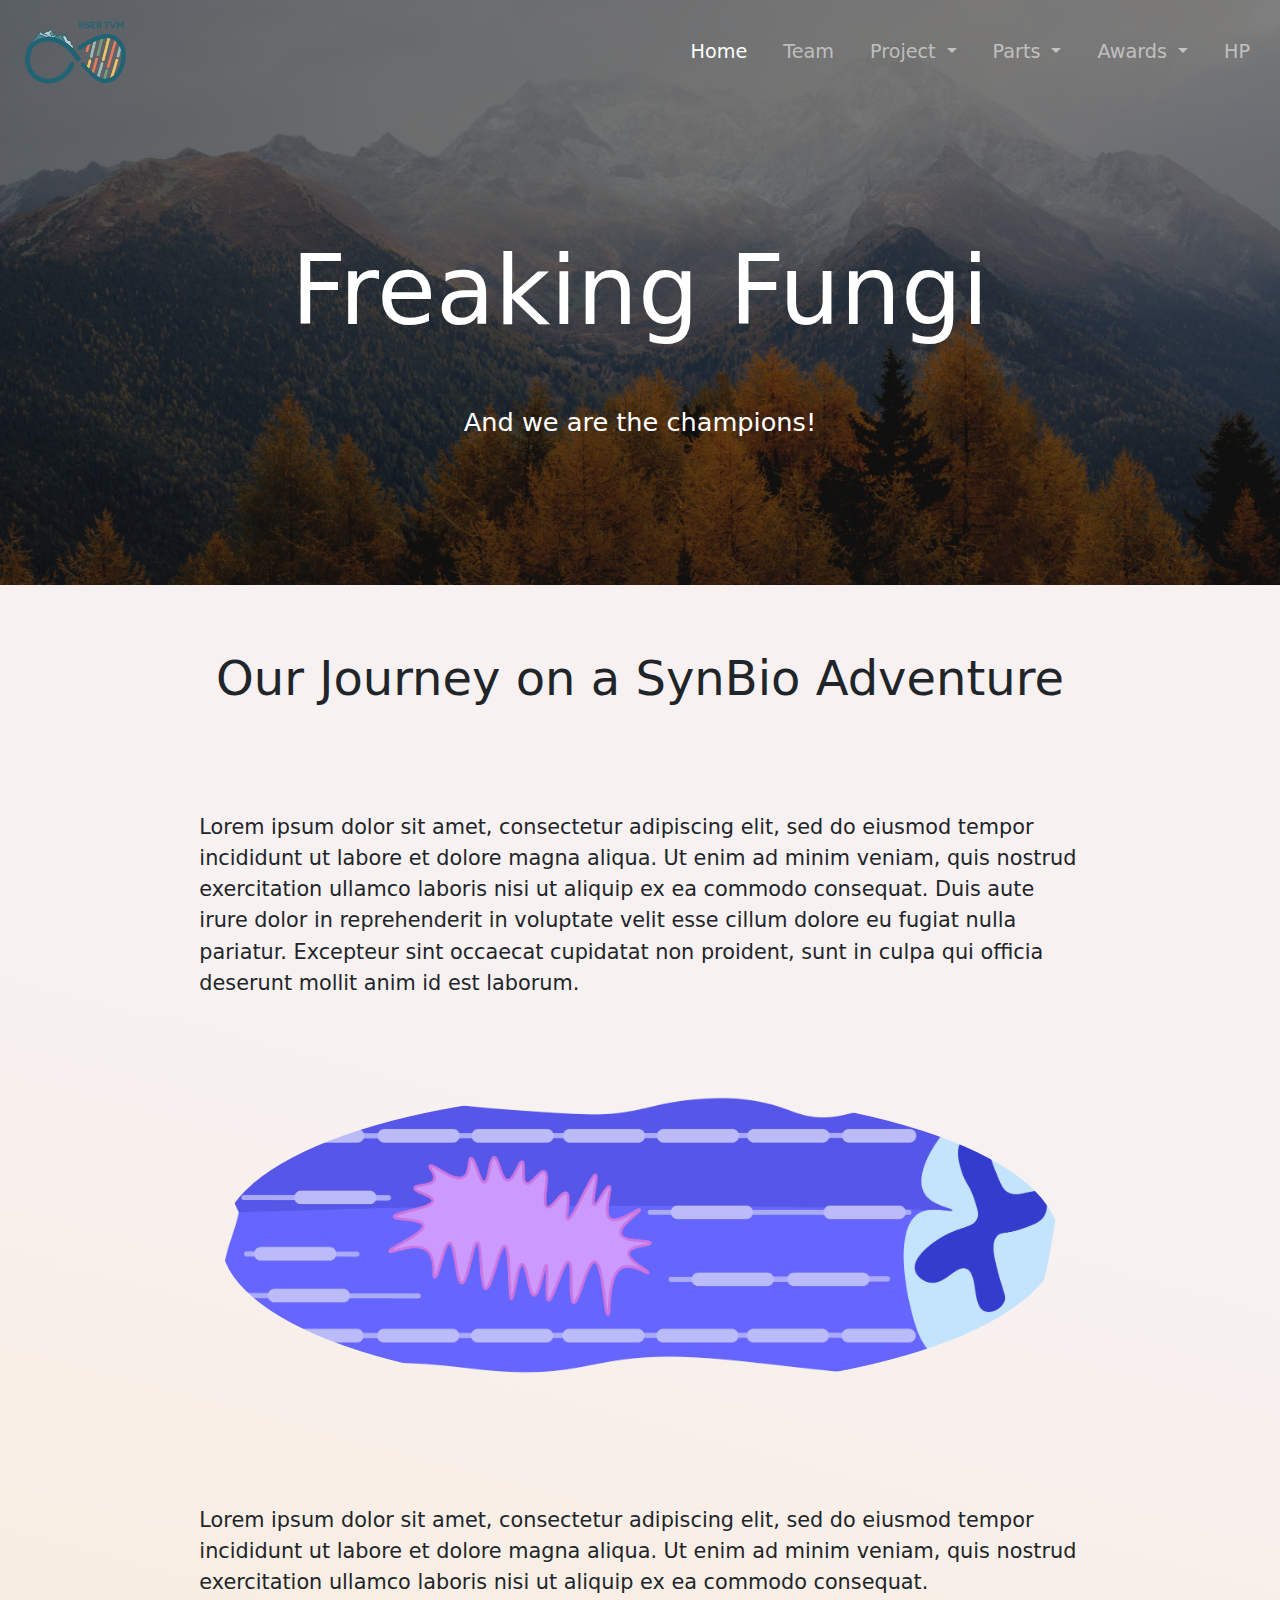
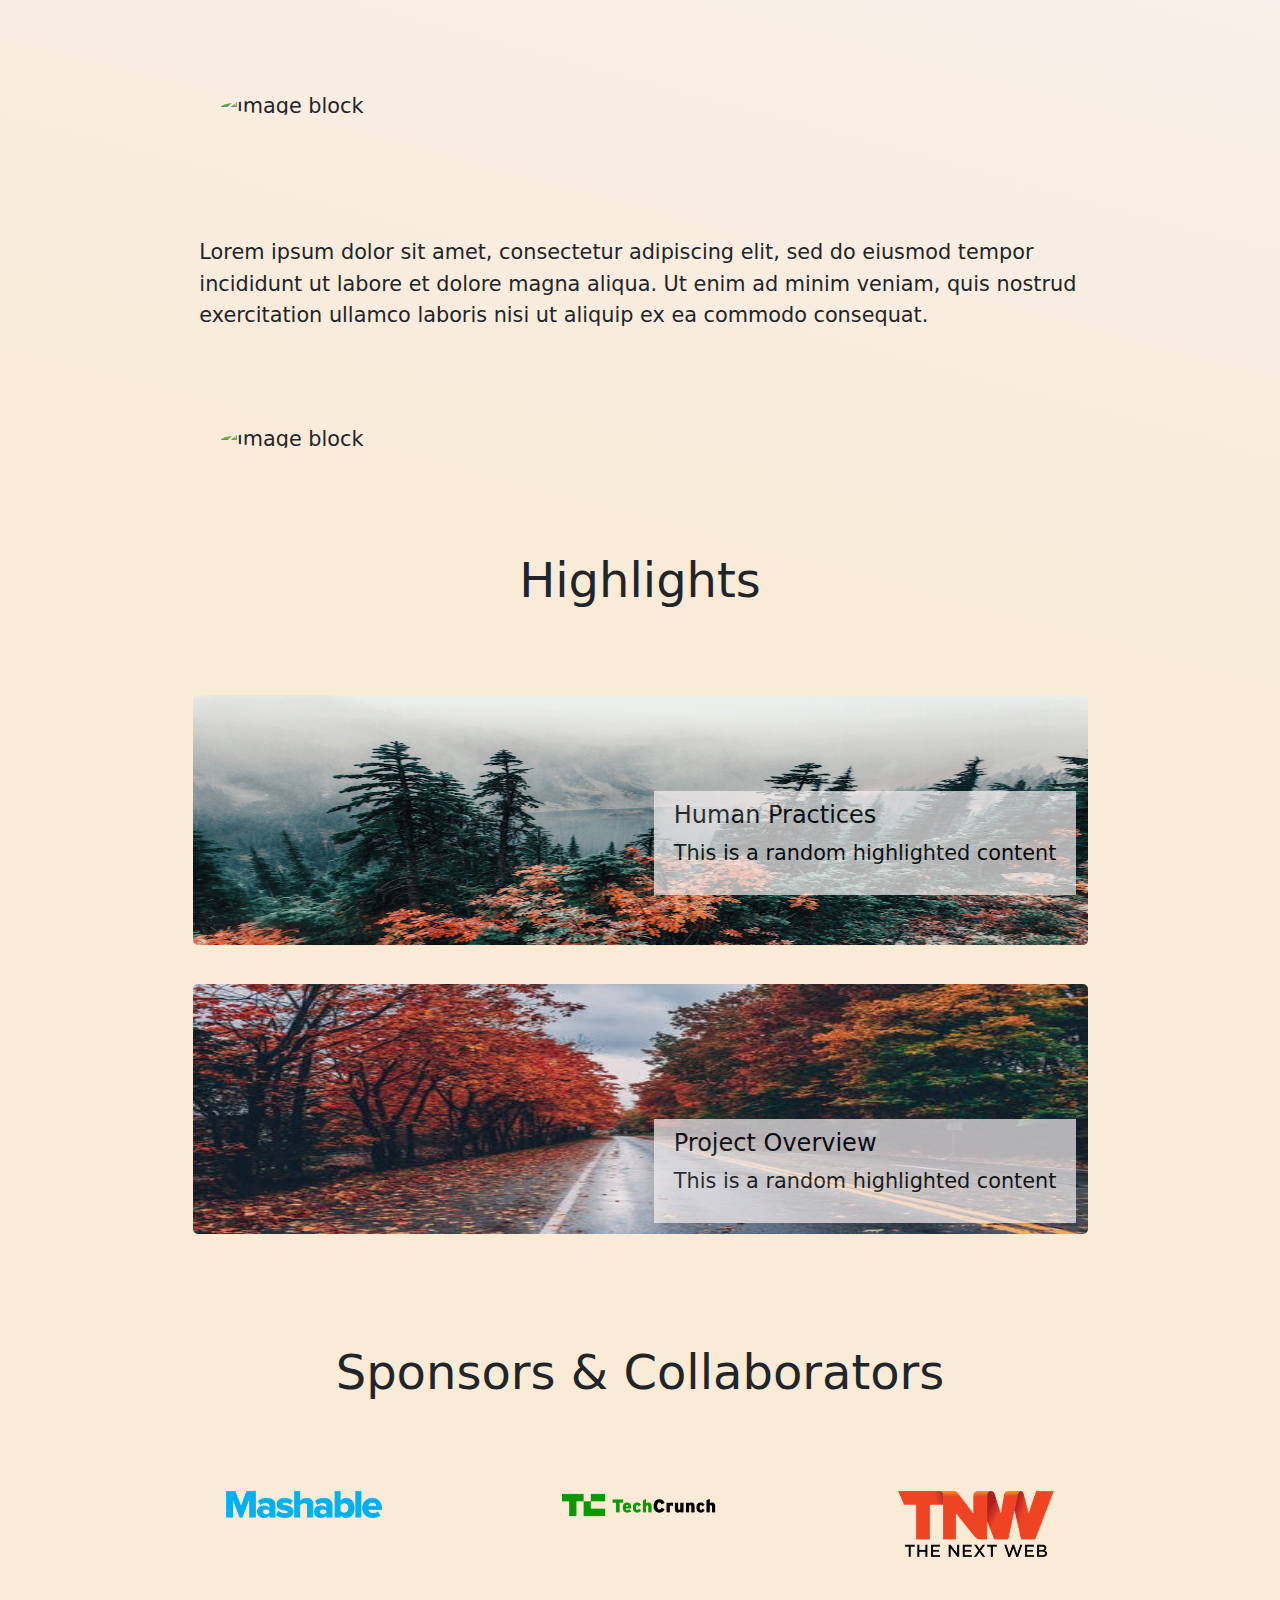
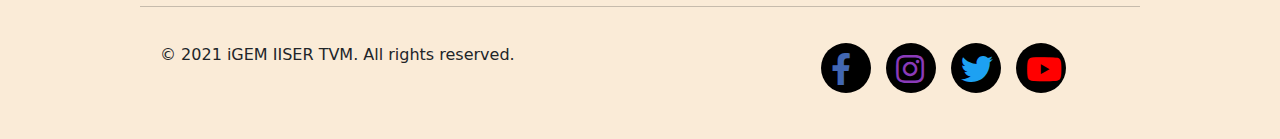
==== index.html @ e90f25f6 "initial commit" ====
<!DOCTYPE html>
<html lang="en" dir="ltr">

<head>
  <meta charset="utf-8">
  <title>iGEM IISER TVM | Home</title>
  <link rel="icon" href="images/logo_icon.ico">
  <meta name="viewport" content="width=device-width, initial-scale=1">
  <link rel="stylesheet" type="text/css" href="bootstrap/css/bootstrap.min.css">
  <link rel="stylesheet" type="text/css" href="custom-styles/main.css">
  <link rel="stylesheet" type="text/css" href="custom-styles/home.css">
  <link rel="stylesheet" href="font_awesome/css/all.css">
</head>

<body>
  <section class="hero-image">
    <nav class="navbar navbar-expand-lg navbar-dark">
      <div class="container-fluid">
        <a class="navbar-brand" href="index.html">
          <img class="logo" src="images/tvm_igem_logo2.png" alt="iGEM TVM logo" width="25%">
        </a>
        <button class="navbar-toggler" type="button" data-bs-toggle="collapse" data-bs-target="#navbarSupportedContent" aria-controls="navbarSupportedContent" aria-expanded="false" aria-label="Toggle navigation">
          <span class="navbar-toggler-icon"></span>
        </button>
        <div class="collapse navbar-collapse" id="navbarSupportedContent">
          <ul class="navbar-nav ms-auto mb-2 mb-lg-0">
            <li class="nav-item">
              <a class="nav-link active" aria-current="page" href="#">Home</a>
            </li>
            <li class="nav-item">
              <a class="nav-link" href="#">Team</a>
            </li>
            <li class="nav-item dropdown">
              <a class="nav-link dropdown-toggle" href="#" id="navbarDropdown" role="button" data-bs-toggle="dropdown" aria-expanded="false">
                Project
              </a>
              <ul class="dropdown-menu" aria-labelledby="navbarDropdown">
                <li><a class="dropdown-item" href="project.html">Overview</a></li>
                <li><a class="dropdown-item" href="#">Experiments</a></li>
                <li><a class="dropdown-item" href="#">Proof of concept</a></li>
                <li>
                  <hr class="dropdown-divider">
                </li>
                <li><a class="dropdown-item" href="#">Application</a></li>
              </ul>
            </li>
            <li class="nav-item dropdown">
              <a class="nav-link dropdown-toggle" href="#" id="navbarDropdown" role="button" data-bs-toggle="dropdown">
                Parts
              </a>
              <ul class="dropdown-menu" aria-labelledby="navbarDropdown">
                <li><a class="dropdown-item" href="#">Hello world</a></li>
                <li><a class="dropdown-item" href="#">Hello mars</a></li>
              </ul>
            </li>
            <li class="nav-item dropdown">
              <a class="nav-link dropdown-toggle" href="#" id="navbarDropdown" role="button" data-bs-toggle="dropdown">
                Awards
              </a>
              <ul class="dropdown-menu" aria-labelledby="navbarDropdown">
                <li><a class="dropdown-item" href="#">Hello world</a></li>
                <li><a class="dropdown-item" href="#">Hello mars</a></li>
              </ul>
            </li>
            <li class="nav-item">
              <a class="nav-link" href="#">HP</a>
            </li>
          </ul>
        </div>
      </div>
    </nav>

    <div class="hero-text">
      <h1 style="font-size: 6rem;">Freaking Fungi</h1>
      <p style="padding: 4% 0 0; font-size: 1.6rem;">
        And we are the champions!
      </p>
    </div>
  </section>

  <section id="content">
    <!-- Story of the iiser tvm SynBio group -->
    <h2>Our Journey on a SynBio Adventure</h2>
    <div class="container" style="padding: 2%;">
      <div class="row">
        <p style="padding: 4%;">
          Lorem ipsum dolor sit amet, consectetur adipiscing elit, sed do
          eiusmod tempor incididunt ut labore et dolore magna aliqua. Ut
          enim ad minim veniam, quis nostrud exercitation ullamco laboris
          nisi ut aliquip ex ea commodo consequat. Duis aute irure dolor
          in reprehenderit in voluptate velit esse cillum dolore eu fugiat
          nulla pariatur. Excepteur sint occaecat cupidatat non proident,
          sunt in culpa qui officia deserunt mollit anim id est laborum.
        </p>
      </div>
      <div class="row">
        <img src="images/sample_img.png" style=" width: 90%; border-radius: 100%; display: block; margin: 4% auto;" alt="image block">
      </div>
    </div>
    <div class="container" style="padding: 2%;">
      <div class="row">
        <p style="padding: 4%;">Lorem ipsum dolor sit amet, consectetur adipiscing elit, sed do eiusmod tempor incididunt ut labore et dolore magna aliqua. Ut enim ad minim veniam, quis nostrud exercitation ullamco laboris nisi ut aliquip ex ea
          commodo consequat.</p>
      </div>
      <div class="row">
        <img src="..." style=" width: 90%; border-radius: 100%; display: block; margin: 4% auto;" alt="image block">
      </div>
    </div>
    <div class="container" style="padding: 2%;">
      <div class="row">
        <p style="padding: 4%;">Lorem ipsum dolor sit amet, consectetur adipiscing elit, sed do eiusmod tempor incididunt ut labore et dolore magna aliqua. Ut enim ad minim veniam, quis nostrud exercitation ullamco laboris nisi ut aliquip ex ea
          commodo consequat.</p>
      </div>
      <div class="row">
        <img src="..." style=" width: 90%; border-radius: 100%; display: block; margin: 4% auto;" alt="image block">
      </div>
    </div>
    <!-- Highlighted pieces of information -->
    <h2>Highlights</h2>
    <div class="container" style="padding: 4% 4% 0;">
      <a href="#"><img src="images/img_block1.png" alt="highlights" class="highlights" style="width: 100%; height: 250px; border-radius: 5px;"></a>
      <div class="text-block">
        <h4>Human Practices</h4>
        <p>This is a random highlighted content</p>
      </div>
    </div>
    <div class="container" style="padding: 4%;">
      <a href="#"><img src="images/bg/hero_bg.png" alt="highlights" class="highlights" style="width: 100%; height: 250px; border-radius: 5px;"></a>
      <div class="text-block">
        <h4>Project Overview</h4>
        <p>This is a random highlighted content</p>
      </div>
    </div>
  </section>

  <!-- Footer -->
  <section id="footer">
    <div class="container" style="padding: 2%;">
      <h2 style="padding: 0 0 7%; text-align: center;">Sponsors & Collaborators</h2>
      <div class="row">
        <div class="col-lg-4">
          <img src="images/sponsors/mashable.png" style="width: 50%; display: block; margin: 4% auto;" alt="sponsor">
        </div>
        <div class="col-lg-4">
          <img src="images/sponsors/TechCrunch.png" style="width: 50%; display: block; margin: 4% auto;" alt="sponsor">
        </div>
        <div class="col-lg-4">
          <img src="images/sponsors/tnw.png" style="width: 50%; display: block; margin: 4% auto;" alt="sponsor">
        </div>
      </div>
    </div>
    <div class="container">
      <hr style="color: #2c2c2c;">
      <div class="row" style="padding: 2%;">
        <div class="col-md-8">
          <p>&copy 2021 iGEM IISER TVM. All rights reserved.</p>
        </div>
        <div class="col-md-4" style=" display: block; margin: 0 auto;">
          <a href="#"><i style="color: #4267B2;" class="fab fa-facebook-f fa-2x"></i></a>
          <a href="#"><i style="color: #8a3ab9;" class="fab fa-instagram fa-2x"></i></a>
          <a href="#"><i style="color: #1DA1F2;" class="fab fa-twitter fa-2x"></i></a>
          <a href="#"><i style="color: #FF0000;" class="fab fa-youtube fa-2x"></i></a>
        </div>
      </div>
    </div>
  </section>

  <script type="text/javascript" charset="utf-8" src="bootstrap/js/bootstrap.min.js"></script>
</body>

</html>
---- custom-styles/main.css ----
html {
  overflow-x: hidden;
}

body {
  background-image: -webkit-linear-gradient(75deg, #faebd7 35%, #f7f1f1 65%);
}

.navbar-nav > li{
  padding: 0 10px;
  font-size: 1.2rem;
}

#content {
  padding: 2% 12%;
  font-size: 1.3rem;
}

#footer {
  padding: 2% 10%;
}
---- custom-styles/home.css ----
h2 {
  font-size: 3rem;
  text-align: center;
  padding: 4%;
}

.logo {
  width: 50%;
  height: auto;
}

/* The hero image */
.hero-image {
  background-image: linear-gradient(rgba(0, 0, 0, 0.5), rgba(0, 0, 0, 0.5)), url("../images/bg/hero_bg2.jpg");
  /* height set */

  /* position set  */
  background-position: center;
  background-size: cover;
  background-repeat: no-repeat;
  position: relative;
}

.hero-text {
  color: white;
  text-align: center;
  padding: 10% 5%;
}

/* container for highlghts */
.container {
  position: relative;
}

.highlights:hover {
  box-shadow: 10px 10px 45px -5px #2c2c2c;
}

.text-block {
  position: absolute;
  bottom: 50px;
  right: 50px;
  background-color: #f7f1f1;
  opacity: 0.7;
  color: #000;
  padding: 10px 20px;
}

/* footer icons style */
.fab{
  background-color: #000;
  height: 50px;
  width: 50px;
  padding: 10px;
  margin: 0 5px;
  border-radius: 50%;
}

.fab:hover {
  opacity: 0.5;
}
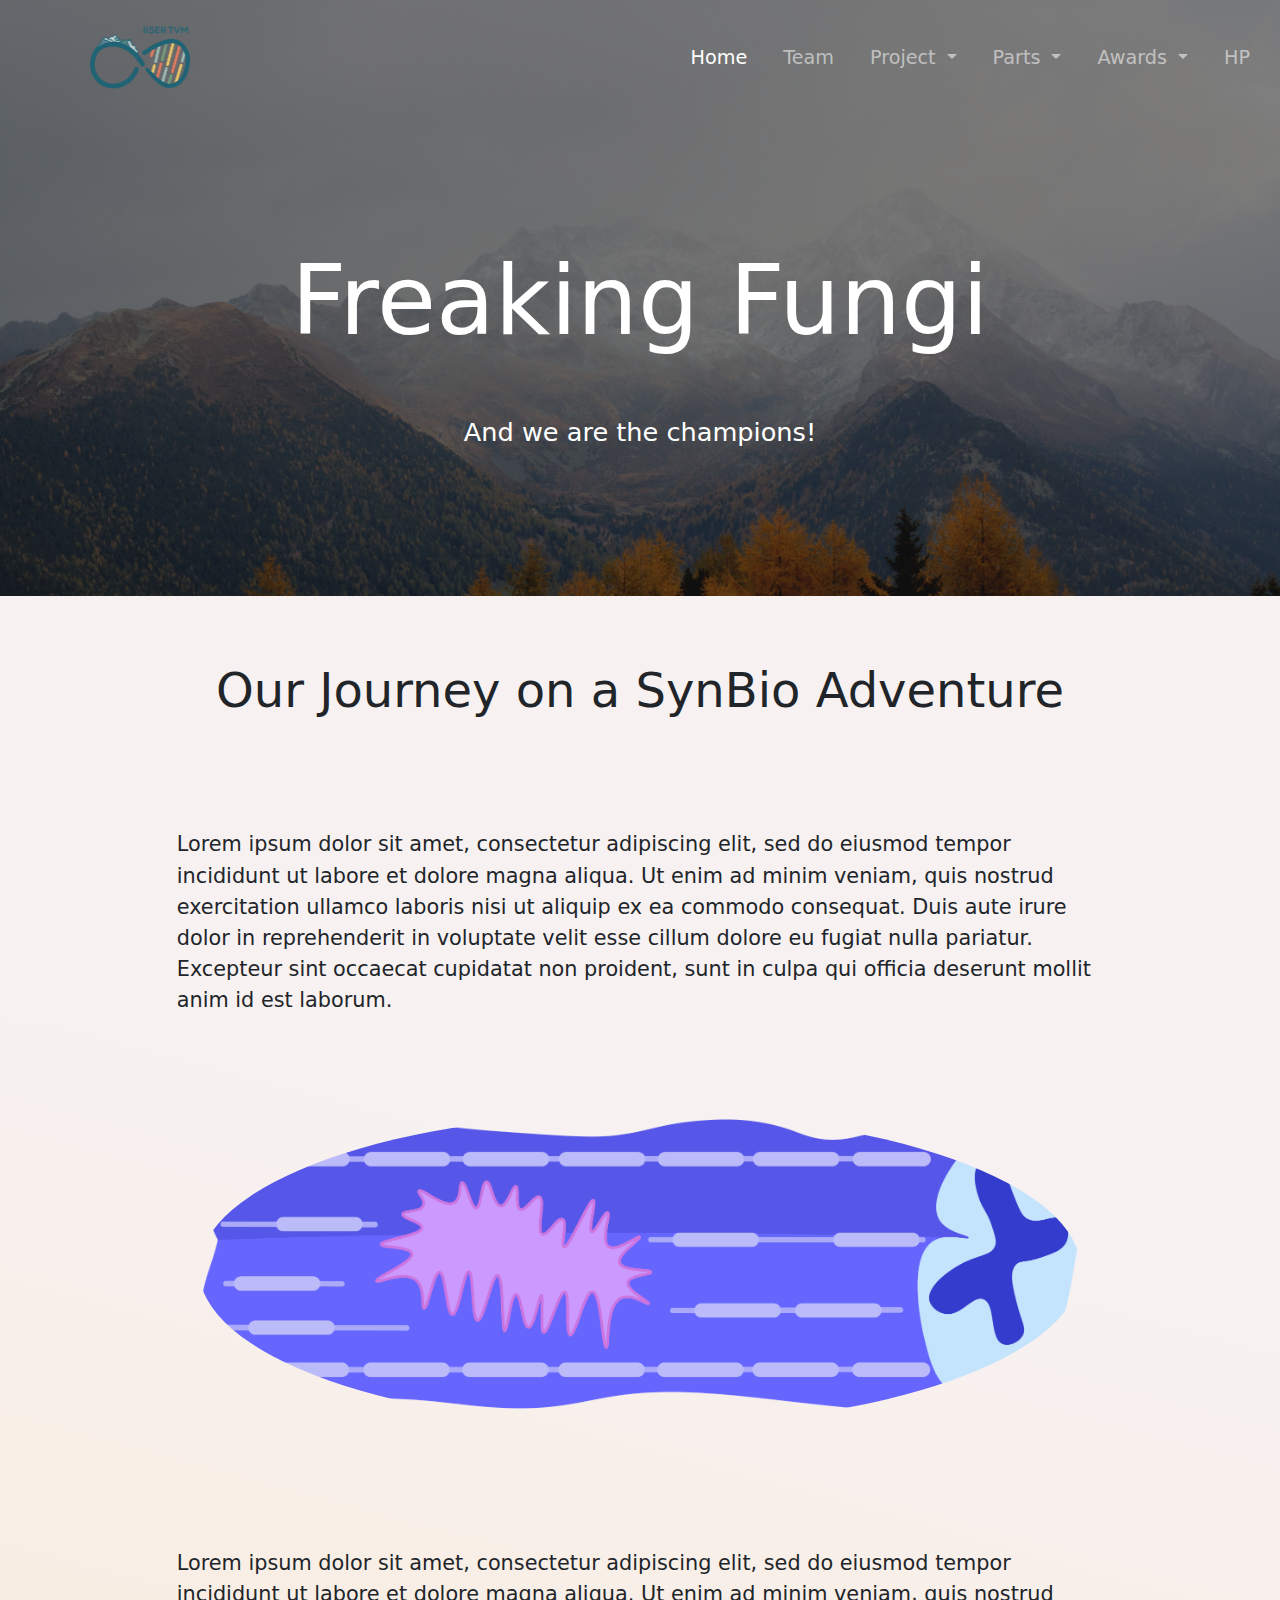
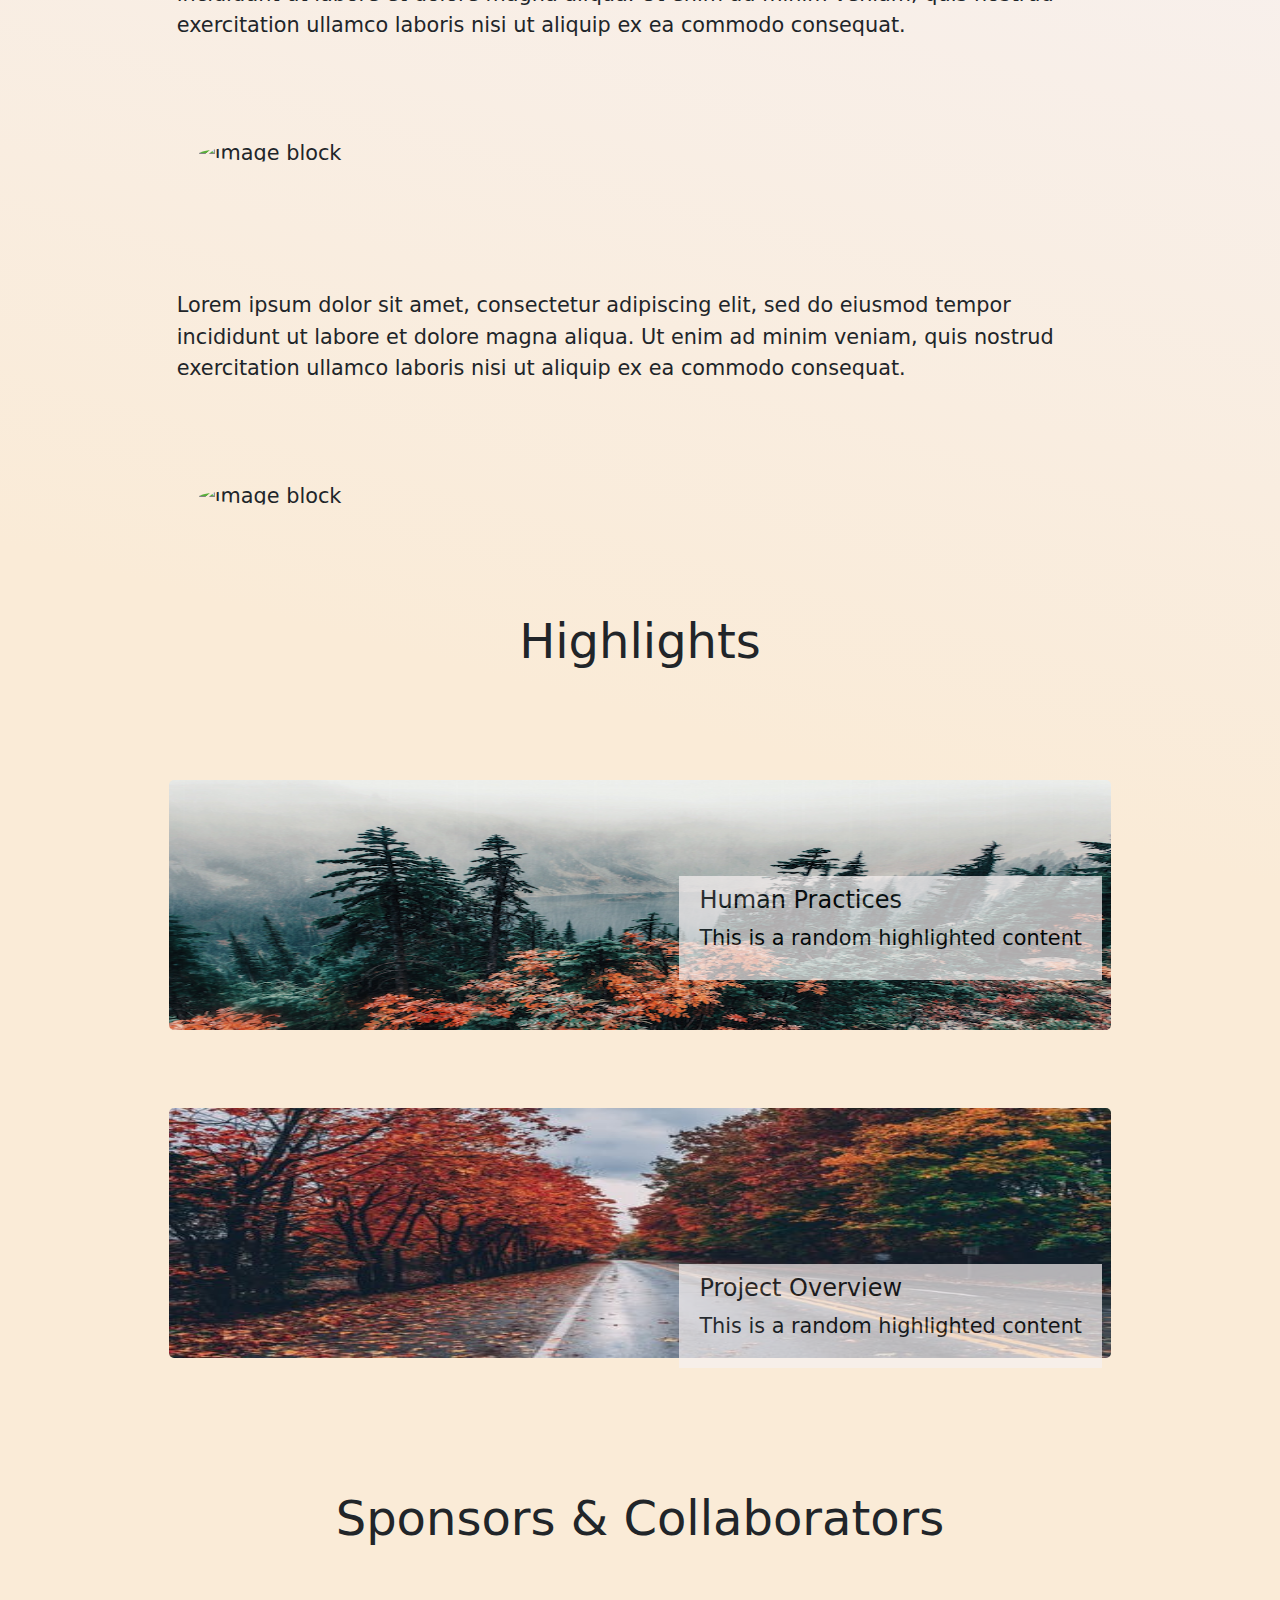
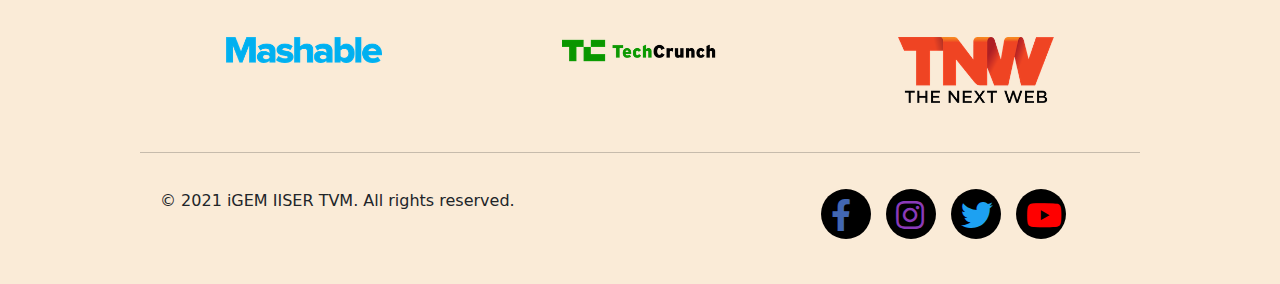
==== commit 488040af: "team page update" ====
--- a/index.html
+++ b/index.html
@@ -3,7 +3,7 @@
 
 <head>
   <meta charset="utf-8">
-  <title>iGEM IISER TVM | Home</title>
+  <title>Home | iGEM IISER TVM</title>
   <link rel="icon" href="images/logo_icon.ico">
   <meta name="viewport" content="width=device-width, initial-scale=1">
   <link rel="stylesheet" type="text/css" href="bootstrap/css/bootstrap.min.css">
@@ -28,7 +28,7 @@
               <a class="nav-link active" aria-current="page" href="#">Home</a>
             </li>
             <li class="nav-item">
-              <a class="nav-link" href="#">Team</a>
+              <a class="nav-link" href="team.html">Team</a>
             </li>
             <li class="nav-item dropdown">
               <a class="nav-link dropdown-toggle" href="#" id="navbarDropdown" role="button" data-bs-toggle="dropdown" aria-expanded="false">
--- a/custom-styles/main.css
+++ b/custom-styles/main.css
@@ -6,16 +6,69 @@
   background-image: -webkit-linear-gradient(75deg, #faebd7 35%, #f7f1f1 65%);
 }
 
+/* The hero image */
+.hero-image {
+  background-image: linear-gradient(rgba(0, 0, 0, 0.5), rgba(0, 0, 0, 0.5)), url("../images/bg/hero_bg2.jpg");
+  /* height set */
+
+  /* position set  */
+  background-attachment: fixed;
+  background-position: center;
+  background-size: cover;
+  background-repeat: no-repeat;
+  position: relative;
+}
+
+.hero-text {
+  text-align: center;
+  color: white;
+  padding: 5%;
+}
+
+img {
+  width: 100%;
+  display: block;
+  margin: 2% auto;
+}
+
+.logo {
+  width: 50%;
+  height: auto;
+}
+
 .navbar-nav > li{
   padding: 0 10px;
   font-size: 1.2rem;
 }
 
 #content {
-  padding: 2% 12%;
+  padding: 2% 10%;
   font-size: 1.3rem;
 }
 
 #footer {
   padding: 2% 10%;
 }
+
+/* footer icons style */
+.fab{
+  display: inline-block;
+  background-color: #000;
+  height: 50px;
+  width: 50px;
+  padding: 10px;
+  margin: 0 5px;
+  border-radius: 50%;
+}
+
+.fab:hover {
+  opacity: 0.5;
+}
+
+/* back to top button */
+#btn-back-to-top {
+  position: fixed;
+  bottom: 20px;
+  right: 20px;
+  display: none;
+}
--- a/custom-styles/home.css
+++ b/custom-styles/home.css
@@ -2,11 +2,6 @@
   font-size: 3rem;
   text-align: center;
   padding: 4%;
-}
-
-.logo {
-  width: 50%;
-  height: auto;
 }
 
 /* The hero image */
@@ -15,6 +10,7 @@
   /* height set */
 
   /* position set  */
+  background-attachment: fixed;
   background-position: center;
   background-size: cover;
   background-repeat: no-repeat;
@@ -45,17 +41,3 @@
   color: #000;
   padding: 10px 20px;
 }
-
-/* footer icons style */
-.fab{
-  background-color: #000;
-  height: 50px;
-  width: 50px;
-  padding: 10px;
-  margin: 0 5px;
-  border-radius: 50%;
-}
-
-.fab:hover {
-  opacity: 0.5;
-}
